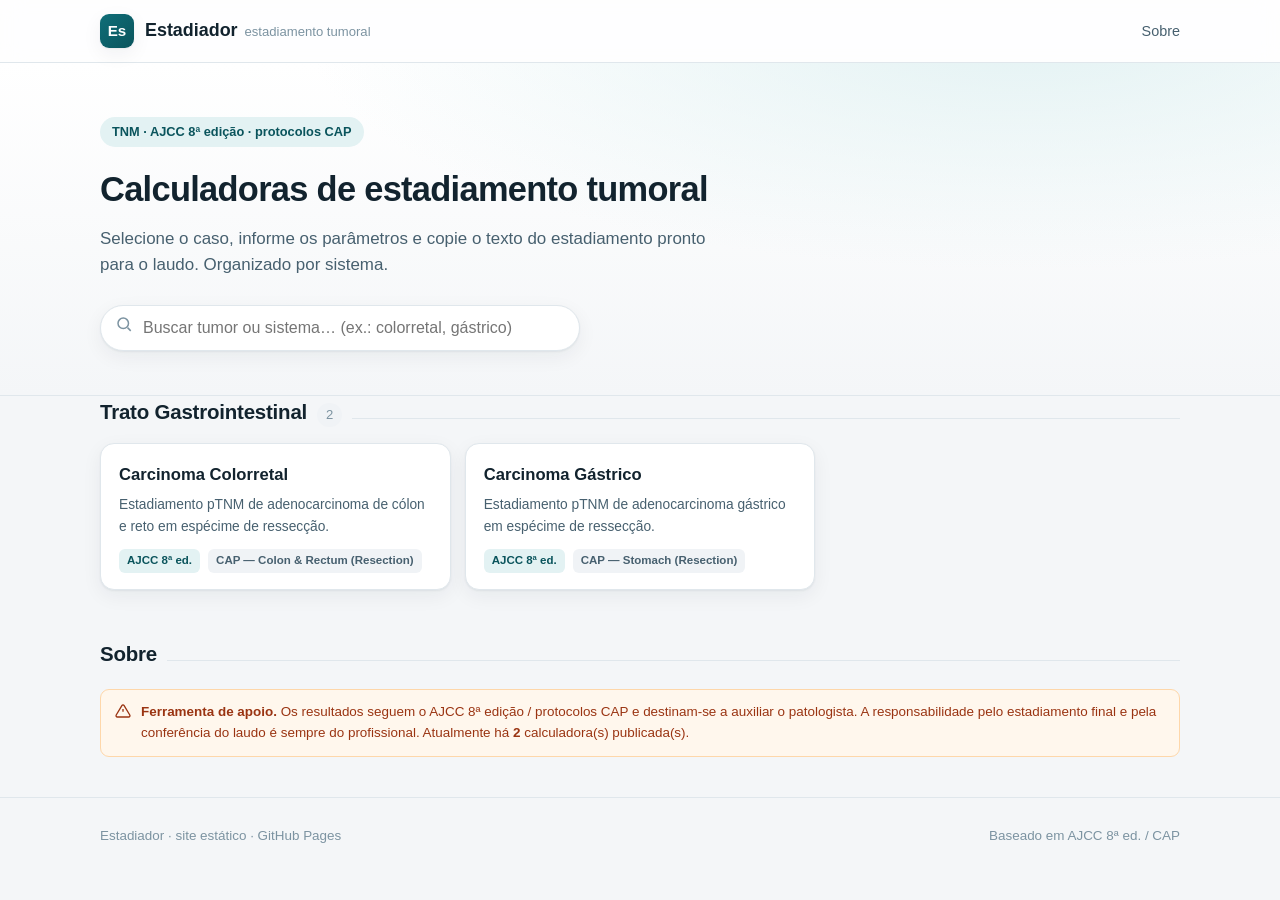
==== index.html @ f9a07b0f "Estrutura inicial do Estadiador + calculadoras colorretal e gástrica Site estático data-driven para " ====
<!doctype html>
<html lang="pt-BR">
<head>
  <meta charset="utf-8">
  <meta name="viewport" content="width=device-width, initial-scale=1">
  <title>Estadiador — Calculadoras de estadiamento tumoral</title>
  <meta name="description" content="Calculadoras de estadiamento tumoral (TNM/AJCC 8ª ed.) baseadas nos protocolos da CAP. Gere o estadiamento e copie o texto para o laudo.">
  <link rel="stylesheet" href="css/style.css">
</head>
<body>
  <header class="site-header">
    <div class="wrap">
      <a class="brand" href="index.html">
        <span class="logo">Es</span>
        <span>Estadiador <span class="tag">estadiamento tumoral</span></span>
      </a>
      <span class="header-spacer"></span>
      <a class="header-link" href="#sobre">Sobre</a>
    </div>
  </header>

  <section class="hero">
    <div class="wrap">
      <span class="pill">TNM · AJCC 8ª edição · protocolos CAP</span>
      <h1>Calculadoras de estadiamento tumoral</h1>
      <p>Selecione o caso, informe os parâmetros e copie o texto do estadiamento pronto para o laudo. Organizado por sistema.</p>
      <div class="search-box">
        <span class="ico">
          <svg width="18" height="18" viewBox="0 0 24 24" fill="none" stroke="currentColor" stroke-width="2"><circle cx="11" cy="11" r="7"/><path d="m21 21-4.3-4.3"/></svg>
        </span>
        <input id="search" type="search" placeholder="Buscar tumor ou sistema… (ex.: colorretal, gástrico)" autocomplete="off">
      </div>
    </div>
  </section>

  <main class="wrap">
    <div id="sections"></div>

    <section id="sobre" class="section" style="margin-top:48px">
      <div class="section-head"><h2>Sobre</h2><span class="bar"></span></div>
      <div class="notice">
        <svg width="16" height="16" viewBox="0 0 24 24" fill="none" stroke="currentColor" stroke-width="2"><path d="M12 9v4M12 17h.01M10.29 3.86 1.82 18a2 2 0 0 0 1.71 3h16.94a2 2 0 0 0 1.71-3L13.71 3.86a2 2 0 0 0-3.42 0z"/></svg>
        <span><strong>Ferramenta de apoio.</strong> Os resultados seguem o AJCC 8ª edição / protocolos CAP e destinam-se a auxiliar o patologista. A responsabilidade pelo estadiamento final e pela conferência do laudo é sempre do profissional. Atualmente há <strong id="total-count">0</strong> calculadora(s) publicada(s).</span>
      </div>
    </section>
  </main>

  <footer class="footer">
    <div class="wrap">
      <span>Estadiador · site estático · GitHub Pages</span>
      <span>Baseado em AJCC 8ª ed. / CAP</span>
    </div>
  </footer>

  <script type="module" src="js/home.js"></script>
</body>
</html>
---- css/style.css ----
/* ==========================================================================
   Estadiador — folha de estilo global
   Estética clínica: limpa, sóbria, tipografia legível.
   ========================================================================== */

:root {
  /* Paleta */
  --bg:        #f4f6f8;
  --surface:   #ffffff;
  --surface-2: #f0f3f6;
  --ink:       #12232e;
  --ink-soft:  #47606f;
  --ink-faint: #7c93a1;
  --line:      #e0e7ec;
  --primary:   #0f6e78;   /* teal clínico */
  --primary-d: #0a545c;
  --primary-l: #e3f2f3;
  --accent:    #c2410c;   /* laranja p/ destaques */
  --ok:        #1c7c54;
  --warn:      #b45309;
  --shadow:    0 1px 2px rgba(18,35,46,.06), 0 6px 20px rgba(18,35,46,.06);
  --shadow-lg: 0 10px 40px rgba(18,35,46,.12);
  --radius:    14px;
  --radius-sm: 9px;
  --maxw:      1120px;
  --font: -apple-system, BlinkMacSystemFont, "Segoe UI", Roboto, Helvetica, Arial, sans-serif;
  --mono: "SF Mono", "Roboto Mono", Menlo, Consolas, monospace;
}

* { box-sizing: border-box; }

html { scroll-behavior: smooth; }

body {
  margin: 0;
  font-family: var(--font);
  color: var(--ink);
  background: var(--bg);
  line-height: 1.55;
  -webkit-font-smoothing: antialiased;
}

a { color: var(--primary); text-decoration: none; }
a:hover { text-decoration: underline; }

.wrap { max-width: var(--maxw); margin: 0 auto; padding: 0 20px; }

/* ---------- Cabeçalho ---------- */
.site-header {
  position: sticky; top: 0; z-index: 20;
  background: rgba(255,255,255,.85);
  backdrop-filter: saturate(180%) blur(12px);
  border-bottom: 1px solid var(--line);
}
.site-header .wrap {
  display: flex; align-items: center; gap: 14px;
  height: 62px;
}
.brand { display: flex; align-items: center; gap: 11px; font-weight: 700; font-size: 1.12rem; color: var(--ink); }
.brand:hover { text-decoration: none; }
.brand .logo {
  width: 34px; height: 34px; border-radius: 9px;
  background: linear-gradient(135deg, var(--primary), var(--primary-d));
  display: grid; place-items: center; color: #fff; font-weight: 800; font-size: .95rem;
  box-shadow: var(--shadow);
}
.brand .tag { font-weight: 400; color: var(--ink-faint); font-size: .82rem; margin-left: 2px; }
.header-spacer { flex: 1; }
.header-link { font-size: .9rem; color: var(--ink-soft); }

/* ---------- Hero ---------- */
.hero {
  background:
    radial-gradient(1200px 400px at 80% -10%, var(--primary-l), transparent 60%),
    linear-gradient(180deg, #fff, var(--bg));
  border-bottom: 1px solid var(--line);
  padding: 54px 0 40px;
}
.hero h1 { font-size: 2.15rem; margin: 0 0 10px; letter-spacing: -.02em; }
.hero p { font-size: 1.06rem; color: var(--ink-soft); max-width: 640px; margin: 0; }
.hero .pill {
  display: inline-flex; align-items: center; gap: 7px;
  background: var(--primary-l); color: var(--primary-d);
  padding: 5px 12px; border-radius: 999px; font-size: .8rem; font-weight: 600;
  margin-bottom: 16px;
}

/* ---------- Busca ---------- */
.search-box { position: relative; margin: 26px 0 4px; max-width: 480px; }
.search-box input {
  width: 100%; padding: 13px 16px 13px 42px;
  border: 1px solid var(--line); border-radius: 999px;
  font-size: 1rem; background: var(--surface); color: var(--ink);
  box-shadow: var(--shadow); transition: border-color .15s, box-shadow .15s;
}
.search-box input:focus { outline: none; border-color: var(--primary); box-shadow: 0 0 0 4px var(--primary-l); }
.search-box .ico { position: absolute; left: 15px; top: 50%; transform: translateY(-50%); color: var(--ink-faint); }

/* ---------- Seções ---------- */
main { padding: 40px 0 80px; }
.section { margin-bottom: 40px; }
.section-head { display: flex; align-items: baseline; gap: 10px; margin: 0 0 16px; }
.section-head h2 { font-size: 1.28rem; margin: 0; letter-spacing: -.01em; }
.section-head .count { font-size: .82rem; color: var(--ink-faint); background: var(--surface-2); padding: 2px 9px; border-radius: 999px; }
.section-head .bar { flex: 1; height: 1px; background: var(--line); }

/* ---------- Grade de cards ---------- */
.grid { display: grid; grid-template-columns: repeat(auto-fill, minmax(260px, 1fr)); gap: 14px; }
.card {
  display: block; background: var(--surface); border: 1px solid var(--line);
  border-radius: var(--radius); padding: 18px 18px 16px;
  box-shadow: var(--shadow); transition: transform .14s, box-shadow .14s, border-color .14s;
  position: relative; overflow: hidden;
}
.card:hover { transform: translateY(-2px); box-shadow: var(--shadow-lg); border-color: #cfe0e2; text-decoration: none; }
.card::before { content: ""; position: absolute; left: 0; top: 0; bottom: 0; width: 3px; background: var(--primary); opacity: 0; transition: opacity .14s; }
.card:hover::before { opacity: 1; }
.card h3 { margin: 0 0 6px; font-size: 1.04rem; color: var(--ink); }
.card p { margin: 0; font-size: .86rem; color: var(--ink-soft); }
.card .meta { margin-top: 12px; display: flex; gap: 8px; flex-wrap: wrap; }
.chip { font-size: .72rem; font-weight: 600; padding: 3px 8px; border-radius: 6px; background: var(--surface-2); color: var(--ink-soft); }
.chip.sys { background: var(--primary-l); color: var(--primary-d); }

.empty-state { text-align: center; color: var(--ink-faint); padding: 60px 20px; }

/* ---------- Página da calculadora ---------- */
.calc-layout { display: grid; grid-template-columns: 1fr 420px; gap: 26px; align-items: start; }
@media (max-width: 900px) { .calc-layout { grid-template-columns: 1fr; } }

.breadcrumb { font-size: .85rem; color: var(--ink-faint); margin-bottom: 14px; }
.breadcrumb a { color: var(--ink-soft); }

.calc-title { font-size: 1.7rem; margin: 0 0 6px; letter-spacing: -.02em; }
.calc-sub { color: var(--ink-soft); margin: 0 0 22px; }
.calc-sub .chip.sys { margin-left: 8px; }

.panel { background: var(--surface); border: 1px solid var(--line); border-radius: var(--radius); box-shadow: var(--shadow); }
.panel-body { padding: 22px; }

.field { margin-bottom: 18px; }
.field:last-child { margin-bottom: 0; }
.field > label { display: block; font-weight: 600; font-size: .9rem; margin-bottom: 6px; color: var(--ink); }
.field .hint { font-weight: 400; color: var(--ink-faint); font-size: .82rem; display: block; margin-top: 2px; }
.field select, .field input[type="number"], .field input[type="text"] {
  width: 100%; padding: 10px 12px; font-size: .95rem;
  border: 1px solid var(--line); border-radius: var(--radius-sm);
  background: var(--surface); color: var(--ink); font-family: inherit;
  transition: border-color .15s, box-shadow .15s;
}
.field select:focus, .field input:focus { outline: none; border-color: var(--primary); box-shadow: 0 0 0 3px var(--primary-l); }

.radio-group { display: flex; flex-wrap: wrap; gap: 8px; }
.radio-group label {
  display: inline-flex; align-items: center; gap: 7px;
  padding: 8px 13px; border: 1px solid var(--line); border-radius: 999px;
  cursor: pointer; font-size: .9rem; transition: all .12s; background: var(--surface);
}
.radio-group label:hover { border-color: var(--primary); }
.radio-group input { margin: 0; accent-color: var(--primary); }
.radio-group label.checked { background: var(--primary-l); border-color: var(--primary); color: var(--primary-d); font-weight: 600; }

.fieldset-group { border: 1px solid var(--line); border-radius: var(--radius-sm); padding: 16px; margin-bottom: 18px; }
.fieldset-group > legend { font-weight: 700; font-size: .82rem; text-transform: uppercase; letter-spacing: .04em; color: var(--ink-faint); padding: 0 6px; }

/* ---------- Resultado (coluna direita, sticky) ---------- */
.result-col { position: sticky; top: 82px; }
.result-panel { border-top: 3px solid var(--primary); }
.result-head { padding: 16px 20px; border-bottom: 1px solid var(--line); display: flex; align-items: center; justify-content: space-between; }
.result-head h3 { margin: 0; font-size: 1rem; }
.stage-badges { display: flex; gap: 10px; padding: 18px 20px; flex-wrap: wrap; }
.badge {
  flex: 1; min-width: 70px; text-align: center; background: var(--surface-2);
  border-radius: var(--radius-sm); padding: 10px 8px;
}
.badge .k { font-size: .7rem; text-transform: uppercase; letter-spacing: .05em; color: var(--ink-faint); }
.badge .v { font-size: 1.15rem; font-weight: 700; color: var(--ink); margin-top: 2px; }
.stage-group {
  margin: 4px 20px 0; padding: 14px 16px; border-radius: var(--radius-sm);
  background: linear-gradient(135deg, var(--primary), var(--primary-d)); color: #fff;
  display: flex; align-items: center; justify-content: space-between;
}
.stage-group .k { font-size: .75rem; opacity: .85; text-transform: uppercase; letter-spacing: .05em; }
.stage-group .v { font-size: 1.5rem; font-weight: 800; }

.report-box { margin: 18px 20px 0; }
.report-box textarea {
  width: 100%; min-height: 190px; resize: vertical;
  font-family: var(--mono); font-size: .82rem; line-height: 1.6;
  padding: 14px; border: 1px solid var(--line); border-radius: var(--radius-sm);
  background: var(--surface-2); color: var(--ink);
}
.report-actions { padding: 14px 20px 20px; display: flex; gap: 10px; }

.btn {
  display: inline-flex; align-items: center; justify-content: center; gap: 8px;
  padding: 11px 18px; border-radius: var(--radius-sm); border: 1px solid transparent;
  font-size: .92rem; font-weight: 600; cursor: pointer; font-family: inherit;
  transition: all .13s;
}
.btn-primary { background: var(--primary); color: #fff; flex: 1; }
.btn-primary:hover { background: var(--primary-d); }
.btn-ghost { background: var(--surface); border-color: var(--line); color: var(--ink-soft); }
.btn-ghost:hover { border-color: var(--primary); color: var(--primary-d); }
.btn.copied { background: var(--ok); border-color: var(--ok); color: #fff; }

/* ---------- Avisos ---------- */
.notice {
  display: flex; gap: 10px; align-items: flex-start;
  background: #fff7ed; border: 1px solid #fed7aa; color: #9a3412;
  padding: 12px 14px; border-radius: var(--radius-sm); font-size: .84rem; margin: 20px 0;
}
.notice svg { flex-shrink: 0; margin-top: 1px; }

.footer { border-top: 1px solid var(--line); padding: 28px 0; color: var(--ink-faint); font-size: .84rem; }
.footer .wrap { display: flex; flex-wrap: wrap; gap: 8px 20px; justify-content: space-between; }

/* util */
.hidden { display: none !important; }
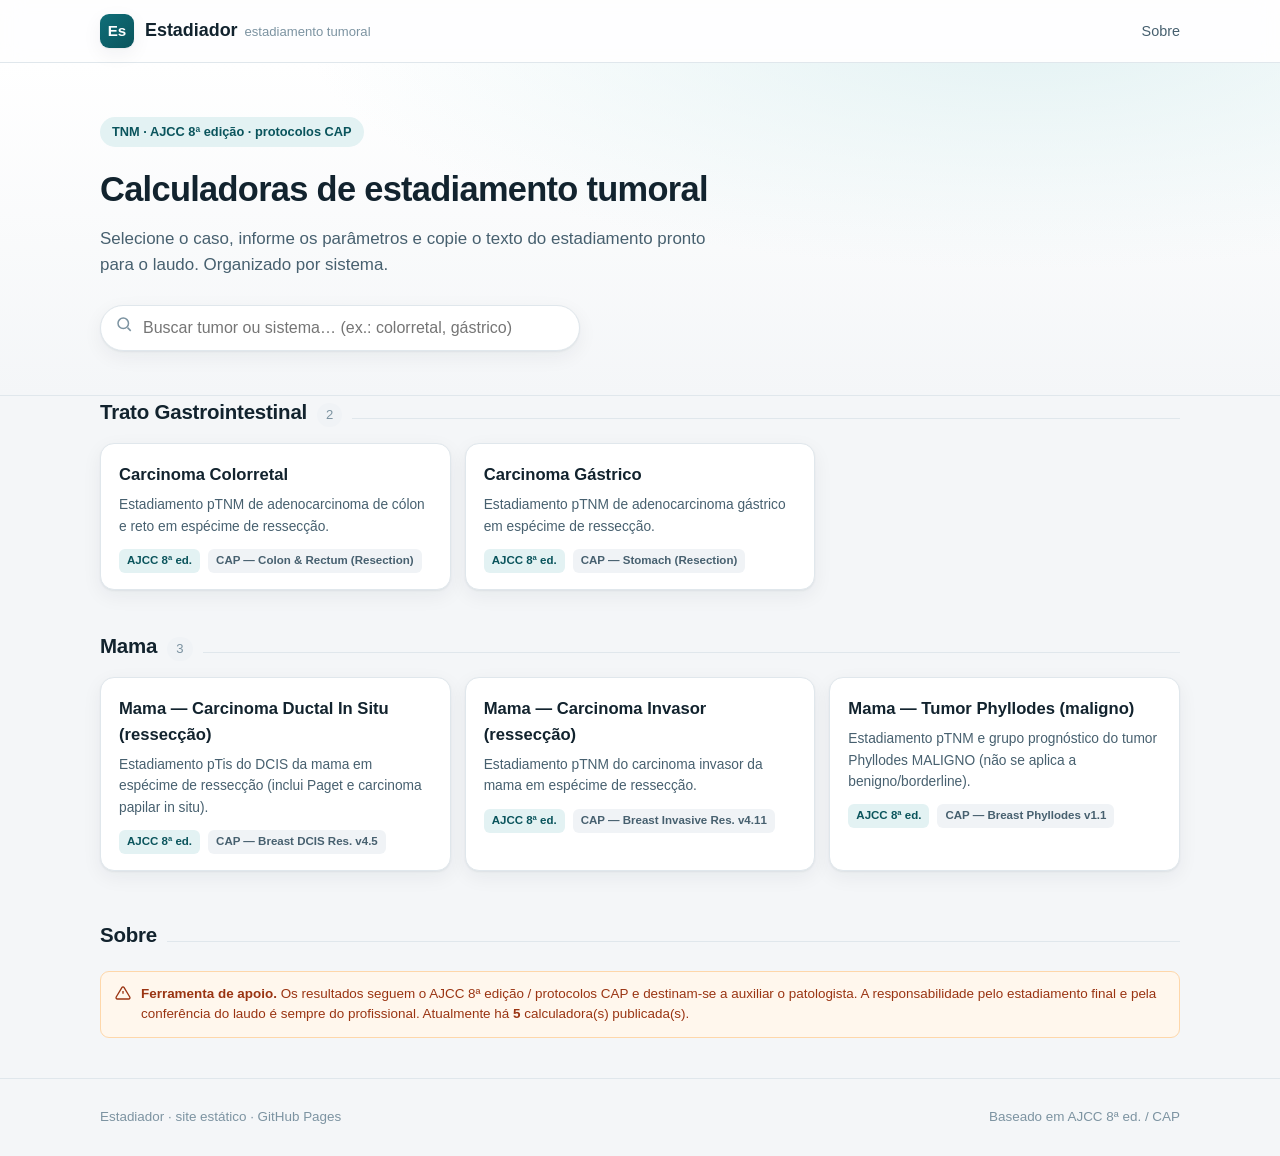
==== commit 78ce43f4: "Adiciona calculadoras de mama (AJCC 8a ed. / CAP) e formato de laudo enxuto - Carcinoma invasor (res" ====
--- a/index.html
+++ b/index.html
@@ -5,6 +5,7 @@
   <meta name="viewport" content="width=device-width, initial-scale=1">
   <title>Estadiador — Calculadoras de estadiamento tumoral</title>
   <meta name="description" content="Calculadoras de estadiamento tumoral (TNM/AJCC 8ª ed.) baseadas nos protocolos da CAP. Gere o estadiamento e copie o texto para o laudo.">
+  <link rel="icon" href="assets/favicon.svg" type="image/svg+xml">
   <link rel="stylesheet" href="css/style.css">
 </head>
 <body>
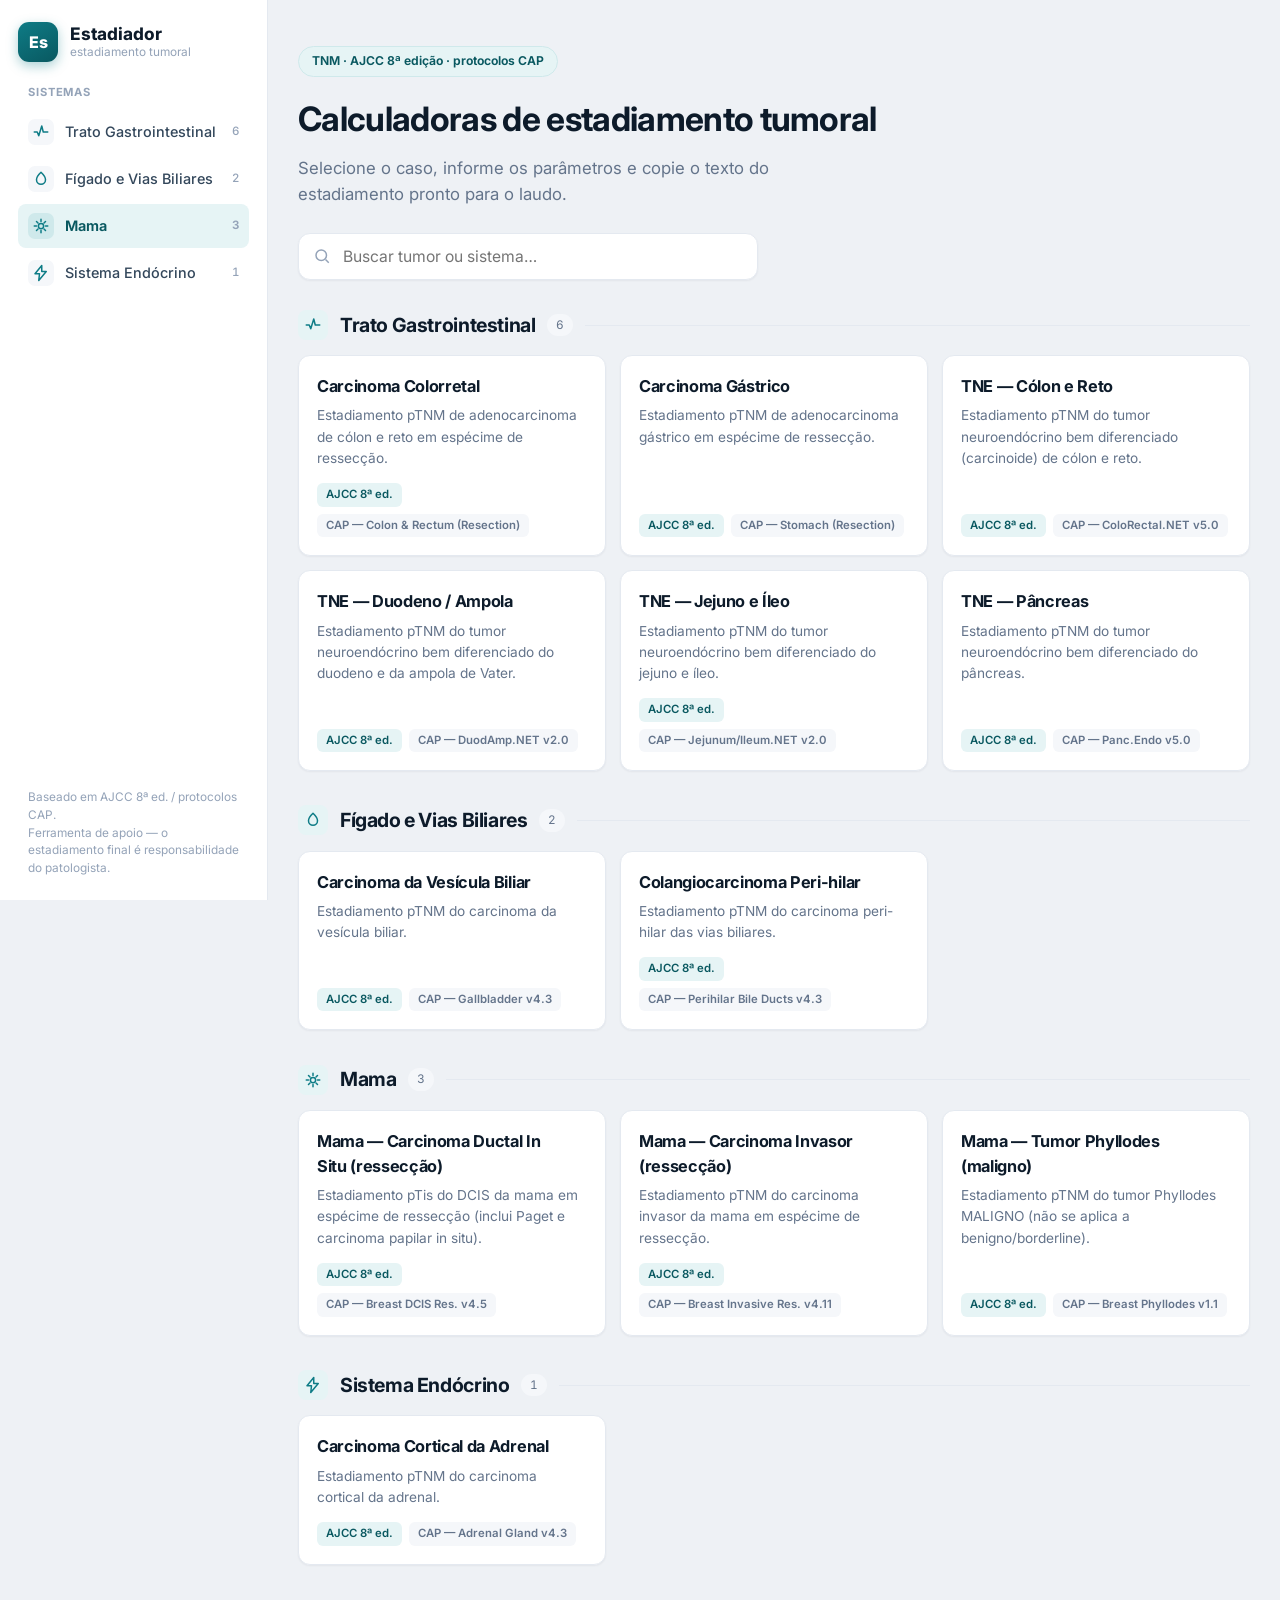
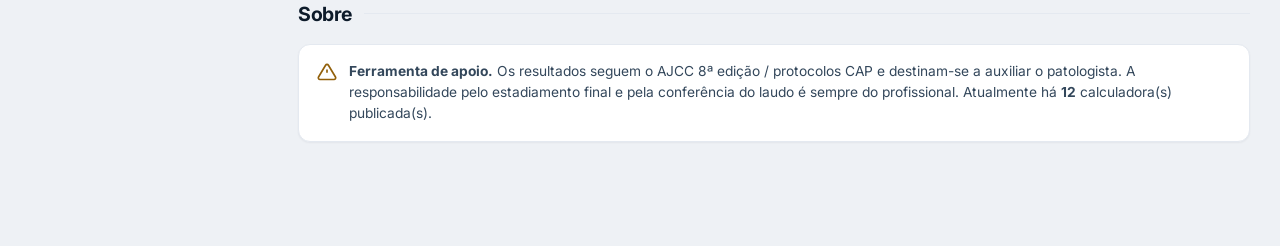
==== commit 7135f61d: "Redesign do layout (app com barra lateral) e remove grupo prognóstico da saída - Nova estrutura: app" ====
--- a/index.html
+++ b/index.html
@@ -6,52 +6,57 @@
   <title>Estadiador — Calculadoras de estadiamento tumoral</title>
   <meta name="description" content="Calculadoras de estadiamento tumoral (TNM/AJCC 8ª ed.) baseadas nos protocolos da CAP. Gere o estadiamento e copie o texto para o laudo.">
   <link rel="icon" href="assets/favicon.svg" type="image/svg+xml">
+  <link rel="preconnect" href="https://fonts.googleapis.com">
+  <link rel="preconnect" href="https://fonts.gstatic.com" crossorigin>
+  <link href="https://fonts.googleapis.com/css2?family=Inter:wght@400;500;600;700;800&display=swap" rel="stylesheet">
   <link rel="stylesheet" href="css/style.css">
 </head>
 <body>
-  <header class="site-header">
-    <div class="wrap">
+  <div class="app">
+    <aside class="sidebar">
       <a class="brand" href="index.html">
         <span class="logo">Es</span>
-        <span>Estadiador <span class="tag">estadiamento tumoral</span></span>
+        <span class="name">Estadiador<small>estadiamento tumoral</small></span>
       </a>
-      <span class="header-spacer"></span>
-      <a class="header-link" href="#sobre">Sobre</a>
-    </div>
-  </header>
+      <nav class="side-block" id="side-nav">
+        <span class="side-label">Sistemas</span>
+      </nav>
+      <div class="side-foot">
+        Baseado em AJCC 8ª ed. / protocolos CAP.<br>
+        Ferramenta de apoio — o estadiamento final é responsabilidade do patologista.
+      </div>
+    </aside>
 
-  <section class="hero">
-    <div class="wrap">
-      <span class="pill">TNM · AJCC 8ª edição · protocolos CAP</span>
-      <h1>Calculadoras de estadiamento tumoral</h1>
-      <p>Selecione o caso, informe os parâmetros e copie o texto do estadiamento pronto para o laudo. Organizado por sistema.</p>
-      <div class="search-box">
-        <span class="ico">
-          <svg width="18" height="18" viewBox="0 0 24 24" fill="none" stroke="currentColor" stroke-width="2"><circle cx="11" cy="11" r="7"/><path d="m21 21-4.3-4.3"/></svg>
-        </span>
-        <input id="search" type="search" placeholder="Buscar tumor ou sistema… (ex.: colorretal, gástrico)" autocomplete="off">
+    <div class="content">
+      <div class="container">
+        <header class="hero">
+          <span class="pill">TNM · AJCC 8ª edição · protocolos CAP</span>
+          <h1>Calculadoras de estadiamento tumoral</h1>
+          <p>Selecione o caso, informe os parâmetros e copie o texto do estadiamento pronto para o laudo.</p>
+          <div class="search-box">
+            <span class="ico">
+              <svg width="18" height="18" viewBox="0 0 24 24" fill="none" stroke="currentColor" stroke-width="2"><circle cx="11" cy="11" r="7"/><path d="m21 21-4.3-4.3"/></svg>
+            </span>
+            <input id="search" type="search" placeholder="Buscar tumor ou sistema…" autocomplete="off">
+          </div>
+        </header>
+
+        <main>
+          <div id="sections"></div>
+
+          <section class="section" id="sobre">
+            <div class="section-head">
+              <h2>Sobre</h2><span class="bar"></span>
+            </div>
+            <div class="disclaimer">
+              <svg width="20" height="20" viewBox="0 0 24 24" fill="none" stroke="currentColor" stroke-width="2"><path d="M12 9v4M12 17h.01M10.29 3.86 1.82 18a2 2 0 0 0 1.71 3h16.94a2 2 0 0 0 1.71-3L13.71 3.86a2 2 0 0 0-3.42 0z"/></svg>
+              <span><strong>Ferramenta de apoio.</strong> Os resultados seguem o AJCC 8ª edição / protocolos CAP e destinam-se a auxiliar o patologista. A responsabilidade pelo estadiamento final e pela conferência do laudo é sempre do profissional. Atualmente há <strong id="total-count">0</strong> calculadora(s) publicada(s).</span>
+            </div>
+          </section>
+        </main>
       </div>
     </div>
-  </section>
-
-  <main class="wrap">
-    <div id="sections"></div>
-
-    <section id="sobre" class="section" style="margin-top:48px">
-      <div class="section-head"><h2>Sobre</h2><span class="bar"></span></div>
-      <div class="notice">
-        <svg width="16" height="16" viewBox="0 0 24 24" fill="none" stroke="currentColor" stroke-width="2"><path d="M12 9v4M12 17h.01M10.29 3.86 1.82 18a2 2 0 0 0 1.71 3h16.94a2 2 0 0 0 1.71-3L13.71 3.86a2 2 0 0 0-3.42 0z"/></svg>
-        <span><strong>Ferramenta de apoio.</strong> Os resultados seguem o AJCC 8ª edição / protocolos CAP e destinam-se a auxiliar o patologista. A responsabilidade pelo estadiamento final e pela conferência do laudo é sempre do profissional. Atualmente há <strong id="total-count">0</strong> calculadora(s) publicada(s).</span>
-      </div>
-    </section>
-  </main>
-
-  <footer class="footer">
-    <div class="wrap">
-      <span>Estadiador · site estático · GitHub Pages</span>
-      <span>Baseado em AJCC 8ª ed. / CAP</span>
-    </div>
-  </footer>
+  </div>
 
   <script type="module" src="js/home.js"></script>
 </body>
--- a/css/style.css
+++ b/css/style.css
@@ -1,36 +1,46 @@
 /* ==========================================================================
-   Estadiador — folha de estilo global
-   Estética clínica: limpa, sóbria, tipografia legível.
+   Estadiador — design system
+   Estética clínica moderna: app com barra lateral, tipografia clara.
    ========================================================================== */
 
 :root {
-  /* Paleta */
-  --bg:        #f4f6f8;
+  --bg:        #eef1f5;
   --surface:   #ffffff;
-  --surface-2: #f0f3f6;
-  --ink:       #12232e;
-  --ink-soft:  #47606f;
-  --ink-faint: #7c93a1;
-  --line:      #e0e7ec;
-  --primary:   #0f6e78;   /* teal clínico */
-  --primary-d: #0a545c;
-  --primary-l: #e3f2f3;
-  --accent:    #c2410c;   /* laranja p/ destaques */
-  --ok:        #1c7c54;
-  --warn:      #b45309;
-  --shadow:    0 1px 2px rgba(18,35,46,.06), 0 6px 20px rgba(18,35,46,.06);
-  --shadow-lg: 0 10px 40px rgba(18,35,46,.12);
-  --radius:    14px;
-  --radius-sm: 9px;
-  --maxw:      1120px;
-  --font: -apple-system, BlinkMacSystemFont, "Segoe UI", Roboto, Helvetica, Arial, sans-serif;
-  --mono: "SF Mono", "Roboto Mono", Menlo, Consolas, monospace;
+  --surface-2: #f5f7fa;
+  --ink:       #0d1b2a;
+  --ink-2:     #33475b;
+  --muted:     #64748b;
+  --faint:     #94a3b8;
+  --line:      #e4e9f0;
+  --line-2:    #eef2f7;
+
+  --brand:     #0e7c86;
+  --brand-600: #0b6b74;
+  --brand-700: #095860;
+  --brand-050: #e6f4f5;
+  --brand-100: #cfe9eb;
+
+  --ok:        #15803d;
+  --ok-050:    #eafaf0;
+  --warn-bg:   #fff8ed;
+  --warn-bd:   #f4d9ae;
+  --warn-ink:  #92600b;
+
+  --shadow-sm: 0 1px 2px rgba(13,27,42,.05);
+  --shadow:    0 2px 6px rgba(13,27,42,.06), 0 8px 24px rgba(13,27,42,.05);
+  --shadow-lg: 0 12px 40px rgba(13,27,42,.14);
+
+  --r-sm: 8px;
+  --r:    12px;
+  --r-lg: 18px;
+
+  --sidebar-w: 268px;
+  --font: "Inter", -apple-system, BlinkMacSystemFont, "Segoe UI", Roboto, Helvetica, Arial, sans-serif;
+  --mono: "SF Mono", "Roboto Mono", ui-monospace, Menlo, Consolas, monospace;
 }
 
 * { box-sizing: border-box; }
-
 html { scroll-behavior: smooth; }
-
 body {
   margin: 0;
   font-family: var(--font);
@@ -38,181 +48,222 @@
   background: var(--bg);
   line-height: 1.55;
   -webkit-font-smoothing: antialiased;
-}
-
-a { color: var(--primary); text-decoration: none; }
-a:hover { text-decoration: underline; }
-
-.wrap { max-width: var(--maxw); margin: 0 auto; padding: 0 20px; }
-
-/* ---------- Cabeçalho ---------- */
-.site-header {
-  position: sticky; top: 0; z-index: 20;
-  background: rgba(255,255,255,.85);
-  backdrop-filter: saturate(180%) blur(12px);
-  border-bottom: 1px solid var(--line);
-}
-.site-header .wrap {
-  display: flex; align-items: center; gap: 14px;
-  height: 62px;
-}
-.brand { display: flex; align-items: center; gap: 11px; font-weight: 700; font-size: 1.12rem; color: var(--ink); }
+  text-rendering: optimizeLegibility;
+}
+a { color: var(--brand); text-decoration: none; }
+h1, h2, h3 { letter-spacing: -.02em; }
+
+/* ===================== App shell ===================== */
+.app { display: grid; grid-template-columns: var(--sidebar-w) 1fr; min-height: 100vh; }
+
+.sidebar {
+  position: sticky; top: 0; align-self: start;
+  height: 100vh; overflow-y: auto;
+  background: var(--surface);
+  border-right: 1px solid var(--line);
+  padding: 22px 18px;
+  display: flex; flex-direction: column; gap: 22px;
+}
+.brand { display: flex; align-items: center; gap: 12px; }
 .brand:hover { text-decoration: none; }
 .brand .logo {
-  width: 34px; height: 34px; border-radius: 9px;
-  background: linear-gradient(135deg, var(--primary), var(--primary-d));
-  display: grid; place-items: center; color: #fff; font-weight: 800; font-size: .95rem;
-  box-shadow: var(--shadow);
-}
-.brand .tag { font-weight: 400; color: var(--ink-faint); font-size: .82rem; margin-left: 2px; }
-.header-spacer { flex: 1; }
-.header-link { font-size: .9rem; color: var(--ink-soft); }
-
-/* ---------- Hero ---------- */
-.hero {
-  background:
-    radial-gradient(1200px 400px at 80% -10%, var(--primary-l), transparent 60%),
-    linear-gradient(180deg, #fff, var(--bg));
-  border-bottom: 1px solid var(--line);
-  padding: 54px 0 40px;
-}
-.hero h1 { font-size: 2.15rem; margin: 0 0 10px; letter-spacing: -.02em; }
-.hero p { font-size: 1.06rem; color: var(--ink-soft); max-width: 640px; margin: 0; }
+  width: 40px; height: 40px; border-radius: 11px; flex-shrink: 0;
+  background: linear-gradient(150deg, var(--brand), var(--brand-700));
+  display: grid; place-items: center; color: #fff; font-weight: 800; font-size: 1rem;
+  box-shadow: 0 4px 12px rgba(14,124,134,.35);
+}
+.brand .name { font-weight: 750; font-size: 1.08rem; color: var(--ink); line-height: 1.1; }
+.brand .name small { display: block; font-weight: 400; font-size: .74rem; color: var(--faint); margin-top: 3px; letter-spacing: 0; }
+
+.side-block { display: flex; flex-direction: column; gap: 3px; }
+.side-label { font-size: .7rem; font-weight: 700; text-transform: uppercase; letter-spacing: .08em; color: var(--faint); padding: 0 10px; margin-bottom: 6px; }
+
+.nav-item {
+  display: flex; align-items: center; gap: 11px;
+  padding: 9px 10px; border-radius: var(--r-sm);
+  color: var(--ink-2); font-size: .9rem; font-weight: 500;
+  transition: background .12s, color .12s;
+}
+.nav-item:hover { background: var(--surface-2); text-decoration: none; color: var(--ink); }
+.nav-item.active { background: var(--brand-050); color: var(--brand-700); font-weight: 650; }
+.nav-item .ico { width: 26px; height: 26px; border-radius: 7px; display: grid; place-items: center; background: var(--surface-2); color: var(--brand); flex-shrink: 0; }
+.nav-item.active .ico { background: var(--brand-100); }
+.nav-item .txt { flex: 1; min-width: 0; overflow: hidden; text-overflow: ellipsis; white-space: nowrap; }
+.nav-item .n { font-size: .72rem; color: var(--faint); font-variant-numeric: tabular-nums; }
+
+.side-foot { margin-top: auto; font-size: .74rem; color: var(--faint); line-height: 1.5; padding: 0 10px; }
+.side-foot a { color: var(--muted); }
+
+/* ===================== Content ===================== */
+.content { min-width: 0; }
+.container { max-width: 1080px; margin: 0 auto; padding: 0 30px; }
+
+/* mobile top bar (hidden on desktop) */
+.topbar { display: none; }
+
+/* ===================== Hero ===================== */
+.hero { padding: 46px 0 30px; }
 .hero .pill {
   display: inline-flex; align-items: center; gap: 7px;
-  background: var(--primary-l); color: var(--primary-d);
-  padding: 5px 12px; border-radius: 999px; font-size: .8rem; font-weight: 600;
-  margin-bottom: 16px;
-}
-
-/* ---------- Busca ---------- */
-.search-box { position: relative; margin: 26px 0 4px; max-width: 480px; }
+  background: var(--brand-050); color: var(--brand-700);
+  padding: 5px 13px; border-radius: 999px; font-size: .76rem; font-weight: 650;
+  margin-bottom: 16px; border: 1px solid var(--brand-100);
+}
+.hero h1 { font-size: 2.1rem; margin: 0 0 10px; }
+.hero p { font-size: 1.05rem; color: var(--muted); max-width: 560px; margin: 0; }
+
+.search-box { position: relative; margin-top: 26px; max-width: 460px; }
 .search-box input {
-  width: 100%; padding: 13px 16px 13px 42px;
-  border: 1px solid var(--line); border-radius: 999px;
-  font-size: 1rem; background: var(--surface); color: var(--ink);
-  box-shadow: var(--shadow); transition: border-color .15s, box-shadow .15s;
-}
-.search-box input:focus { outline: none; border-color: var(--primary); box-shadow: 0 0 0 4px var(--primary-l); }
-.search-box .ico { position: absolute; left: 15px; top: 50%; transform: translateY(-50%); color: var(--ink-faint); }
-
-/* ---------- Seções ---------- */
-main { padding: 40px 0 80px; }
-.section { margin-bottom: 40px; }
-.section-head { display: flex; align-items: baseline; gap: 10px; margin: 0 0 16px; }
-.section-head h2 { font-size: 1.28rem; margin: 0; letter-spacing: -.01em; }
-.section-head .count { font-size: .82rem; color: var(--ink-faint); background: var(--surface-2); padding: 2px 9px; border-radius: 999px; }
+  width: 100%; padding: 13px 16px 13px 44px;
+  border: 1px solid var(--line); border-radius: 12px;
+  font-size: .98rem; background: var(--surface); color: var(--ink);
+  box-shadow: var(--shadow-sm); transition: border-color .15s, box-shadow .15s;
+  font-family: inherit;
+}
+.search-box input:focus { outline: none; border-color: var(--brand); box-shadow: 0 0 0 4px var(--brand-050); }
+.search-box .ico { position: absolute; left: 15px; top: 50%; transform: translateY(-50%); color: var(--faint); display: grid; }
+
+/* ===================== Sections & cards ===================== */
+main { padding-bottom: 70px; }
+.section { margin-bottom: 34px; scroll-margin-top: 20px; }
+.section-head { display: flex; align-items: center; gap: 12px; margin: 0 0 15px; }
+.section-head .ico { width: 30px; height: 30px; border-radius: 8px; display: grid; place-items: center; background: var(--brand-050); color: var(--brand); flex-shrink: 0; }
+.section-head h2 { font-size: 1.22rem; margin: 0; }
+.section-head .count { font-size: .74rem; color: var(--muted); background: var(--surface-2); padding: 2px 9px; border-radius: 999px; font-variant-numeric: tabular-nums; }
 .section-head .bar { flex: 1; height: 1px; background: var(--line); }
 
-/* ---------- Grade de cards ---------- */
-.grid { display: grid; grid-template-columns: repeat(auto-fill, minmax(260px, 1fr)); gap: 14px; }
+.grid { display: grid; grid-template-columns: repeat(auto-fill, minmax(268px, 1fr)); gap: 14px; }
 .card {
-  display: block; background: var(--surface); border: 1px solid var(--line);
-  border-radius: var(--radius); padding: 18px 18px 16px;
-  box-shadow: var(--shadow); transition: transform .14s, box-shadow .14s, border-color .14s;
-  position: relative; overflow: hidden;
-}
-.card:hover { transform: translateY(-2px); box-shadow: var(--shadow-lg); border-color: #cfe0e2; text-decoration: none; }
-.card::before { content: ""; position: absolute; left: 0; top: 0; bottom: 0; width: 3px; background: var(--primary); opacity: 0; transition: opacity .14s; }
-.card:hover::before { opacity: 1; }
-.card h3 { margin: 0 0 6px; font-size: 1.04rem; color: var(--ink); }
-.card p { margin: 0; font-size: .86rem; color: var(--ink-soft); }
-.card .meta { margin-top: 12px; display: flex; gap: 8px; flex-wrap: wrap; }
-.chip { font-size: .72rem; font-weight: 600; padding: 3px 8px; border-radius: 6px; background: var(--surface-2); color: var(--ink-soft); }
-.chip.sys { background: var(--primary-l); color: var(--primary-d); }
-
-.empty-state { text-align: center; color: var(--ink-faint); padding: 60px 20px; }
-
-/* ---------- Página da calculadora ---------- */
-.calc-layout { display: grid; grid-template-columns: 1fr 420px; gap: 26px; align-items: start; }
-@media (max-width: 900px) { .calc-layout { grid-template-columns: 1fr; } }
-
-.breadcrumb { font-size: .85rem; color: var(--ink-faint); margin-bottom: 14px; }
-.breadcrumb a { color: var(--ink-soft); }
-
-.calc-title { font-size: 1.7rem; margin: 0 0 6px; letter-spacing: -.02em; }
-.calc-sub { color: var(--ink-soft); margin: 0 0 22px; }
-.calc-sub .chip.sys { margin-left: 8px; }
-
-.panel { background: var(--surface); border: 1px solid var(--line); border-radius: var(--radius); box-shadow: var(--shadow); }
-.panel-body { padding: 22px; }
-
-.field { margin-bottom: 18px; }
+  position: relative; display: flex; flex-direction: column;
+  background: var(--surface); border: 1px solid var(--line);
+  border-radius: var(--r); padding: 18px;
+  box-shadow: var(--shadow-sm);
+  transition: transform .14s, box-shadow .14s, border-color .14s;
+  overflow: hidden;
+}
+.card::after {
+  content: "→"; position: absolute; top: 16px; right: 16px;
+  color: var(--faint); font-size: 1rem; opacity: 0; transform: translateX(-4px);
+  transition: opacity .14s, transform .14s;
+}
+.card:hover { transform: translateY(-3px); box-shadow: var(--shadow-lg); border-color: var(--brand-100); text-decoration: none; }
+.card:hover::after { opacity: 1; transform: translateX(0); color: var(--brand); }
+.card h3 { margin: 0 0 6px; font-size: 1.02rem; color: var(--ink); padding-right: 20px; }
+.card p { margin: 0 0 14px; font-size: .855rem; color: var(--muted); flex: 1; }
+.card .meta { display: flex; gap: 7px; flex-wrap: wrap; }
+.chip { font-size: .71rem; font-weight: 600; padding: 3px 9px; border-radius: 6px; background: var(--surface-2); color: var(--muted); }
+.chip.sys { background: var(--brand-050); color: var(--brand-700); }
+
+.empty-state { text-align: center; color: var(--faint); padding: 70px 20px; }
+
+/* ===================== Calculadora ===================== */
+.calc-head { padding: 34px 0 18px; }
+.breadcrumb { font-size: .82rem; color: var(--faint); margin-bottom: 12px; }
+.breadcrumb a { color: var(--muted); }
+.calc-title { font-size: 1.7rem; margin: 0 0 8px; }
+.calc-sub { color: var(--muted); margin: 0; font-size: .98rem; }
+.calc-sub .chip.sys { margin-left: 8px; vertical-align: middle; }
+
+.calc-layout { display: grid; grid-template-columns: 1fr 400px; gap: 24px; align-items: start; padding-bottom: 70px; }
+
+.panel { background: var(--surface); border: 1px solid var(--line); border-radius: var(--r-lg); box-shadow: var(--shadow); }
+.panel-body { padding: 24px; }
+
+.field { margin-bottom: 20px; }
 .field:last-child { margin-bottom: 0; }
-.field > label { display: block; font-weight: 600; font-size: .9rem; margin-bottom: 6px; color: var(--ink); }
-.field .hint { font-weight: 400; color: var(--ink-faint); font-size: .82rem; display: block; margin-top: 2px; }
+.field > label { display: block; font-weight: 650; font-size: .9rem; margin-bottom: 7px; color: var(--ink); }
+.field .hint { display: block; font-weight: 400; color: var(--faint); font-size: .8rem; margin-top: 3px; line-height: 1.45; }
 .field select, .field input[type="number"], .field input[type="text"] {
-  width: 100%; padding: 10px 12px; font-size: .95rem;
-  border: 1px solid var(--line); border-radius: var(--radius-sm);
+  width: 100%; padding: 11px 13px; font-size: .95rem;
+  border: 1px solid var(--line); border-radius: var(--r-sm);
   background: var(--surface); color: var(--ink); font-family: inherit;
   transition: border-color .15s, box-shadow .15s;
 }
-.field select:focus, .field input:focus { outline: none; border-color: var(--primary); box-shadow: 0 0 0 3px var(--primary-l); }
+.field select {
+  appearance: none; -webkit-appearance: none;
+  background-image: url("data:image/svg+xml,%3Csvg xmlns='http://www.w3.org/2000/svg' width='14' height='14' viewBox='0 0 24 24' fill='none' stroke='%2364748b' stroke-width='2.4'%3E%3Cpath d='m6 9 6 6 6-6'/%3E%3C/svg%3E");
+  background-repeat: no-repeat; background-position: right 12px center; padding-right: 36px;
+}
+.field select:focus, .field input:focus { outline: none; border-color: var(--brand); box-shadow: 0 0 0 3px var(--brand-050); }
 
 .radio-group { display: flex; flex-wrap: wrap; gap: 8px; }
 .radio-group label {
-  display: inline-flex; align-items: center; gap: 7px;
-  padding: 8px 13px; border: 1px solid var(--line); border-radius: 999px;
-  cursor: pointer; font-size: .9rem; transition: all .12s; background: var(--surface);
-}
-.radio-group label:hover { border-color: var(--primary); }
-.radio-group input { margin: 0; accent-color: var(--primary); }
-.radio-group label.checked { background: var(--primary-l); border-color: var(--primary); color: var(--primary-d); font-weight: 600; }
-
-.fieldset-group { border: 1px solid var(--line); border-radius: var(--radius-sm); padding: 16px; margin-bottom: 18px; }
-.fieldset-group > legend { font-weight: 700; font-size: .82rem; text-transform: uppercase; letter-spacing: .04em; color: var(--ink-faint); padding: 0 6px; }
-
-/* ---------- Resultado (coluna direita, sticky) ---------- */
-.result-col { position: sticky; top: 82px; }
-.result-panel { border-top: 3px solid var(--primary); }
-.result-head { padding: 16px 20px; border-bottom: 1px solid var(--line); display: flex; align-items: center; justify-content: space-between; }
-.result-head h3 { margin: 0; font-size: 1rem; }
-.stage-badges { display: flex; gap: 10px; padding: 18px 20px; flex-wrap: wrap; }
-.badge {
-  flex: 1; min-width: 70px; text-align: center; background: var(--surface-2);
-  border-radius: var(--radius-sm); padding: 10px 8px;
-}
-.badge .k { font-size: .7rem; text-transform: uppercase; letter-spacing: .05em; color: var(--ink-faint); }
-.badge .v { font-size: 1.15rem; font-weight: 700; color: var(--ink); margin-top: 2px; }
-.stage-group {
-  margin: 4px 20px 0; padding: 14px 16px; border-radius: var(--radius-sm);
-  background: linear-gradient(135deg, var(--primary), var(--primary-d)); color: #fff;
-  display: flex; align-items: center; justify-content: space-between;
-}
-.stage-group .k { font-size: .75rem; opacity: .85; text-transform: uppercase; letter-spacing: .05em; }
-.stage-group .v { font-size: 1.5rem; font-weight: 800; }
-
-.report-box { margin: 18px 20px 0; }
+  display: inline-flex; align-items: center; gap: 8px;
+  padding: 9px 14px; border: 1px solid var(--line); border-radius: 999px;
+  cursor: pointer; font-size: .89rem; transition: all .12s; background: var(--surface); color: var(--ink-2);
+}
+.radio-group label:hover { border-color: var(--brand); }
+.radio-group input { margin: 0; accent-color: var(--brand); }
+.radio-group label.checked { background: var(--brand-050); border-color: var(--brand); color: var(--brand-700); font-weight: 650; }
+
+/* ---------- Resultado ---------- */
+.result-col { position: sticky; top: 20px; }
+.result-panel { overflow: hidden; }
+.result-head {
+  padding: 14px 20px; background: var(--surface-2); border-bottom: 1px solid var(--line);
+  display: flex; align-items: center; gap: 8px;
+}
+.result-head .dot { width: 8px; height: 8px; border-radius: 50%; background: var(--brand); box-shadow: 0 0 0 4px var(--brand-050); }
+.result-head h3 { margin: 0; font-size: .82rem; text-transform: uppercase; letter-spacing: .06em; color: var(--muted); }
+
+.stage-badges { display: flex; gap: 10px; padding: 20px 20px 6px; }
+.badge { flex: 1; text-align: center; background: var(--surface-2); border: 1px solid var(--line-2); border-radius: var(--r-sm); padding: 11px 6px; }
+.badge .k { font-size: .68rem; text-transform: uppercase; letter-spacing: .06em; color: var(--faint); font-weight: 700; }
+.badge .v { font-size: 1.12rem; font-weight: 750; color: var(--ink); margin-top: 3px; font-variant-numeric: tabular-nums; }
+
+.report-box { padding: 14px 20px 0; }
+.report-box .rlabel { font-size: .72rem; text-transform: uppercase; letter-spacing: .06em; color: var(--faint); font-weight: 700; margin-bottom: 7px; }
 .report-box textarea {
-  width: 100%; min-height: 190px; resize: vertical;
-  font-family: var(--mono); font-size: .82rem; line-height: 1.6;
-  padding: 14px; border: 1px solid var(--line); border-radius: var(--radius-sm);
-  background: var(--surface-2); color: var(--ink);
-}
+  width: 100%; min-height: 88px; resize: vertical;
+  font-family: var(--mono); font-size: .84rem; line-height: 1.6;
+  padding: 14px; border: 1px solid var(--line); border-radius: var(--r-sm);
+  background: var(--brand-050); color: var(--ink); font-weight: 500;
+}
+.report-box textarea:focus { outline: none; border-color: var(--brand); }
 .report-actions { padding: 14px 20px 20px; display: flex; gap: 10px; }
 
 .btn {
   display: inline-flex; align-items: center; justify-content: center; gap: 8px;
-  padding: 11px 18px; border-radius: var(--radius-sm); border: 1px solid transparent;
-  font-size: .92rem; font-weight: 600; cursor: pointer; font-family: inherit;
+  padding: 12px 18px; border-radius: var(--r-sm); border: 1px solid transparent;
+  font-size: .92rem; font-weight: 650; cursor: pointer; font-family: inherit;
   transition: all .13s;
 }
-.btn-primary { background: var(--primary); color: #fff; flex: 1; }
-.btn-primary:hover { background: var(--primary-d); }
-.btn-ghost { background: var(--surface); border-color: var(--line); color: var(--ink-soft); }
-.btn-ghost:hover { border-color: var(--primary); color: var(--primary-d); }
-.btn.copied { background: var(--ok); border-color: var(--ok); color: #fff; }
+.btn-primary { background: var(--brand); color: #fff; flex: 1; box-shadow: 0 4px 12px rgba(14,124,134,.28); }
+.btn-primary:hover { background: var(--brand-600); }
+.btn-ghost { background: var(--surface); border-color: var(--line); color: var(--muted); }
+.btn-ghost:hover { border-color: var(--brand); color: var(--brand-700); }
+.btn.copied { background: var(--ok); border-color: var(--ok); color: #fff; box-shadow: 0 4px 12px rgba(21,128,61,.28); }
 
 /* ---------- Avisos ---------- */
 .notice {
   display: flex; gap: 10px; align-items: flex-start;
-  background: #fff7ed; border: 1px solid #fed7aa; color: #9a3412;
-  padding: 12px 14px; border-radius: var(--radius-sm); font-size: .84rem; margin: 20px 0;
+  background: var(--warn-bg); border: 1px solid var(--warn-bd); color: var(--warn-ink);
+  padding: 12px 14px; border-radius: var(--r-sm); font-size: .84rem; margin: 16px 20px 0;
+  line-height: 1.45;
 }
 .notice svg { flex-shrink: 0; margin-top: 1px; }
-
-.footer { border-top: 1px solid var(--line); padding: 28px 0; color: var(--ink-faint); font-size: .84rem; }
-.footer .wrap { display: flex; flex-wrap: wrap; gap: 8px 20px; justify-content: space-between; }
-
-/* util */
+.about-notice { margin: 0; }
+
+.disclaimer {
+  display: flex; gap: 12px; align-items: flex-start;
+  background: var(--surface); border: 1px solid var(--line); border-radius: var(--r);
+  padding: 16px 18px; font-size: .86rem; color: var(--ink-2); box-shadow: var(--shadow-sm);
+}
+.disclaimer svg { color: var(--warn-ink); flex-shrink: 0; margin-top: 1px; }
+
 .hidden { display: none !important; }
+
+/* ===================== Responsivo ===================== */
+@media (max-width: 980px) {
+  .app { grid-template-columns: 1fr; }
+  .sidebar {
+    position: static; height: auto; flex-direction: row; align-items: center;
+    gap: 14px; padding: 12px 16px; overflow: visible;
+    border-right: none; border-bottom: 1px solid var(--line);
+  }
+  .sidebar .side-block, .sidebar .side-foot { display: none; }
+  .container { padding: 0 18px; }
+  .calc-layout { grid-template-columns: 1fr; }
+  .result-col { position: static; }
+  .hero h1 { font-size: 1.75rem; }
+}
